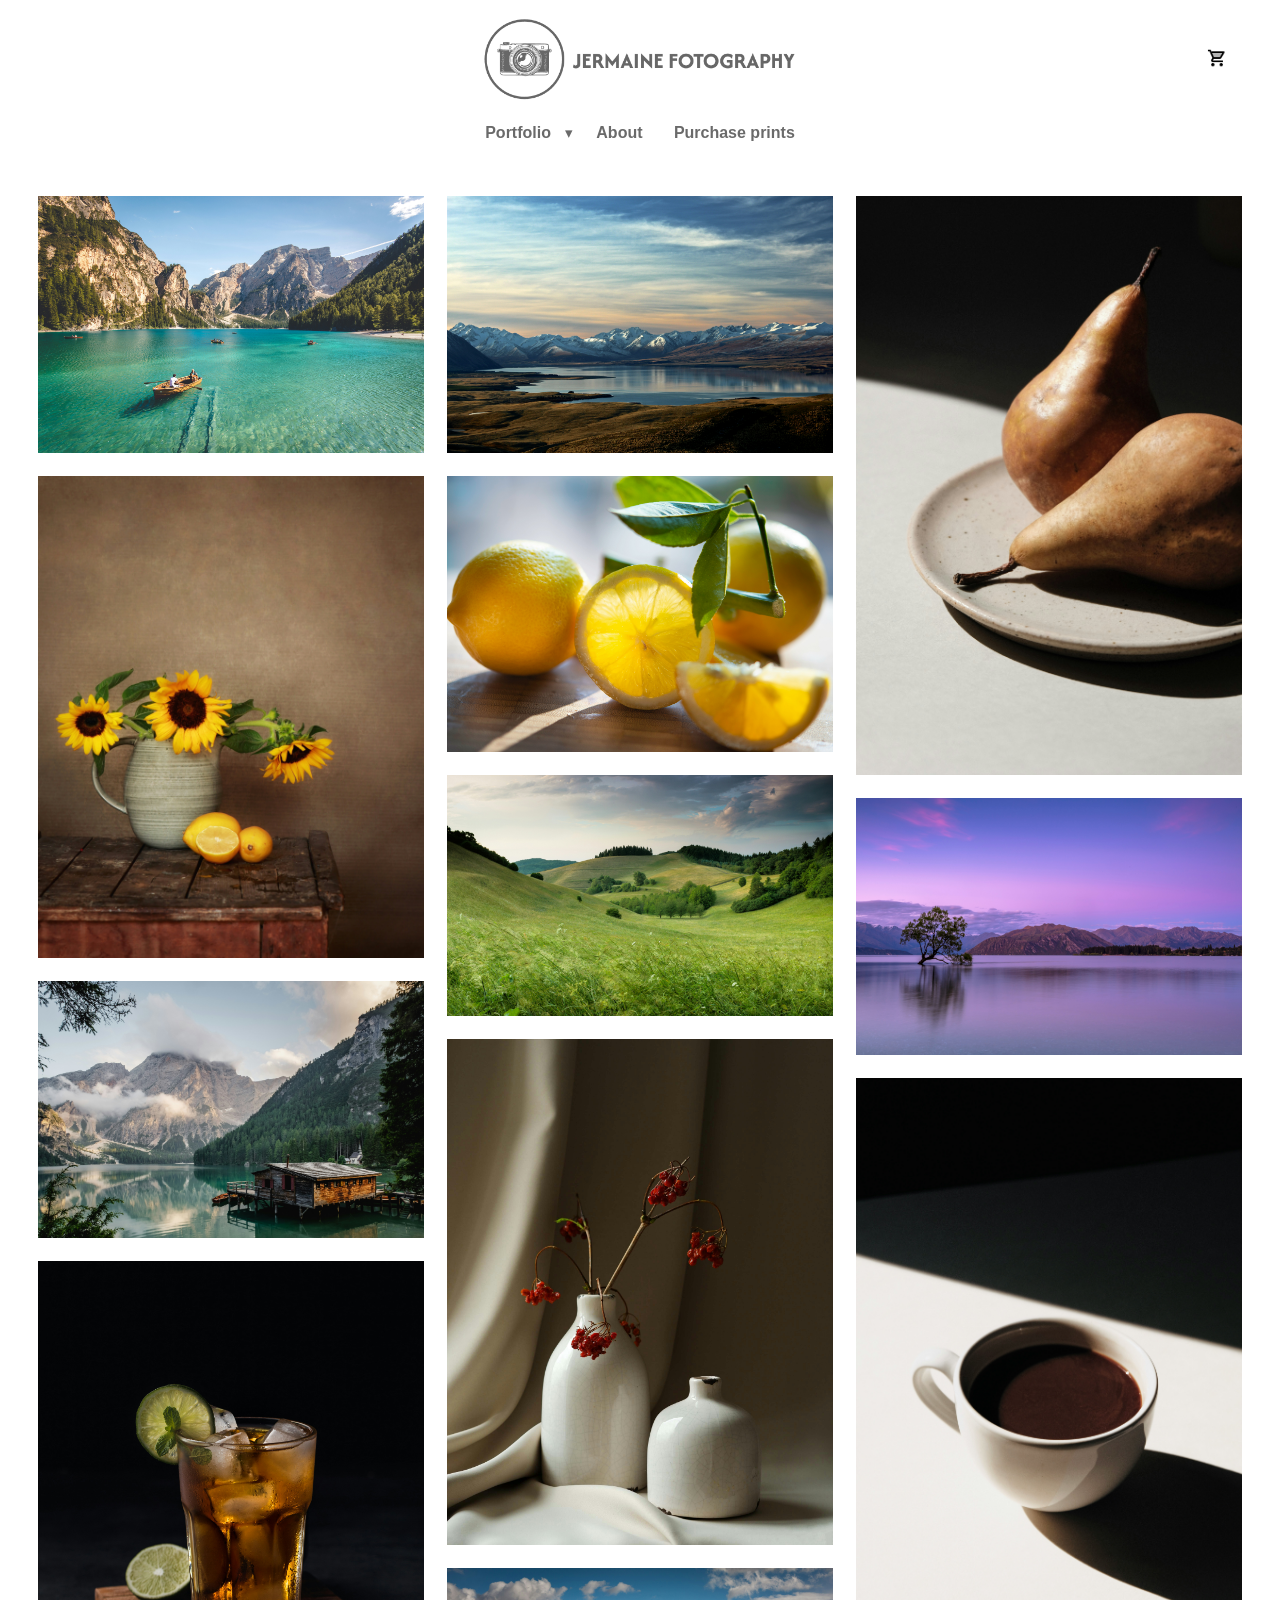
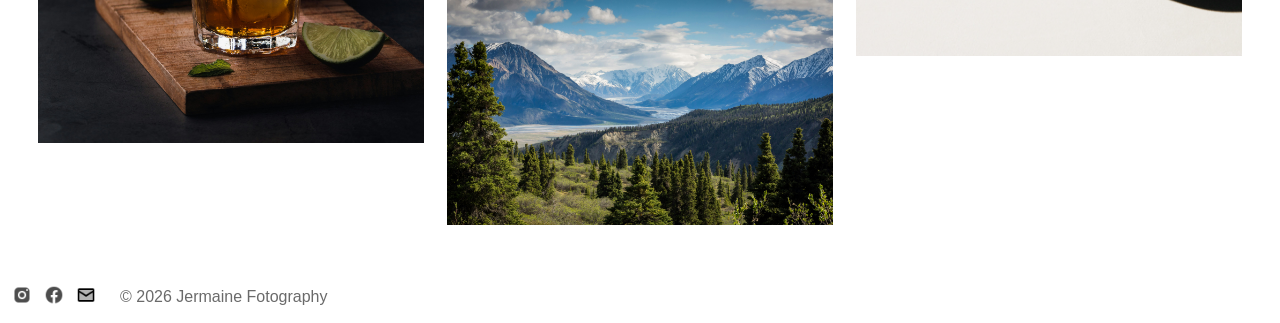
==== index.html @ a355e43f "initial commit" ====
<!DOCTYPE html>
<html lang="en">
<head>
  <!-- Page metadata and stylesheet link -->
  <meta charset="utf-8">
  <meta name="viewport" content="width=device-width, initial-scale=1">
  <title>Jermaine Fotography</title>
  <link rel="stylesheet" href="css/style.css">
</head>

<body>
  <!-- Main wrapper containing header, content, and footer -->
  <div class="page">
    <!-- Header section with brand logo -->
    <header class="header">
      <!-- Dedicated top-right basket section -->
      <section class="header-basket" aria-label="Basket quick link">
        <a class="basket-link" href="basket.html" aria-label="Open basket page">
          <img class="basket-icon" src="images/basket.png" alt="Basket"> <!-- Icon by https://icons8.com/  -->
        </a>
      </section>

      <!-- Clickable logo that always redirects to the home page -->
      <a class="header-logo-link" href="index.html">
        <img class="header-logo" src="images/logo.png" alt="Jermaine Fotography logo"> <!-- Logo generated with https://logo.com/  -->
      </a>

      <!-- Mobile menu button with three-line icon -->
      <button class="menu-toggle" type="button" aria-expanded="false" aria-controls="primary-nav" aria-label="Toggle navigation menu">
        <span class="menu-toggle-line"></span>
        <span class="menu-toggle-line"></span>
        <span class="menu-toggle-line"></span>
      </button>

      <!-- Main navigation using an unordered list -->
      <nav class="main-nav" id="primary-nav" aria-label="Primary navigation">
        <!-- Close button shown at top-right of the opened mobile menu -->
        <button class="menu-close" type="button" aria-label="Close navigation menu">
          X
        </button>

        <ul class="main-nav-list">
          <!-- Portfolio item using a native details/summary click dropdown -->
          <li class="main-nav-item">
            <details class="dropdown">
              <summary class="dropdown-summary">
                <span class="main-nav-link">Portfolio</span>
                <span class="dropdown-arrow" aria-hidden="true">▾</span>
              </summary>

              <ul class="dropdown-menu">
                <li><a class="dropdown-link" href="landscape.html">Landscape</a></li>
                <li><a class="dropdown-link" href="still-life.html">Still life</a></li>
              </ul>
            </details>
          </li>

          <!-- Standard navigation items -->
          <li class="main-nav-item"><a class="main-nav-link" href="about.html">About</a></li>
          <li class="main-nav-item"><a class="main-nav-link" href="purchase-prints.html">Purchase prints</a></li>
        </ul>

        <!-- Social icons shown inside the mobile full-screen menu -->
        <ul class="mobile-menu-social" aria-label="Mobile social links">
          <li>
            <a class="mobile-menu-icon-link" href="#" aria-label="Instagram">
              <img class="mobile-menu-icon" src="images/instagram.png" alt="Instagram"> <!-- Icon by https://icons8.com/  -->
            </a>
          </li>
          <li>
            <a class="mobile-menu-icon-link" href="#" aria-label="Facebook">
              <img class="mobile-menu-icon" src="images/facebook.png" alt="Facebook"> <!-- Icon by https://icons8.com/  -->
            </a>
          </li>
          <li>
            <a class="mobile-menu-icon-link" href="#" aria-label="Email">
              <img class="mobile-menu-icon" src="images/email.png" alt="Email"> <!-- Icon by https://icons8.com/  -->
            </a>
          </li>
        </ul>
      </nav>
    </header>

    <!-- Homepage image gallery with an uneven but organized layout -->
    <main class="gallery-main">
      <section class="photo-grid" aria-label="Landscape and still life photo gallery">
        <figure class="photo-card photo-card--1">
          <img src="images/landscape.jpg" alt="Landscape photo 1"> <!-- Image obtained from https://unsplash.com/ -->
        </figure>
        <figure class="photo-card photo-card--2">
          <img src="images/still_life.jpg" alt="Still life photo 1"> <!-- Image obtained from https://unsplash.com/ -->
        </figure>
        <figure class="photo-card photo-card--3">
          <img src="images/landscape_1.jpg" alt="Landscape photo 2"> <!-- Image obtained from https://unsplash.com/ -->
        </figure>
        <figure class="photo-card photo-card--4">
          <img src="images/still_life_1.jpg" alt="Still life photo 2"> <!-- Image obtained from https://unsplash.com/ -->
        </figure>
        <figure class="photo-card photo-card--5">
          <img src="images/landscape_2.jpg" alt="Landscape photo 3"> <!-- Image obtained from https://unsplash.com/ -->
        </figure>
        <figure class="photo-card photo-card--6">
          <img src="images/still_life_2.jpg" alt="Still life photo 3"> <!-- Image obtained from https://unsplash.com/ -->
        </figure>
        <figure class="photo-card photo-card--7">
          <img src="images/landscape_3.jpg" alt="Landscape photo 4"> <!-- Image obtained from https://unsplash.com/ -->
        </figure>
        <figure class="photo-card photo-card--8">
          <img src="images/still_life_3.jpg" alt="Still life photo 4"> <!-- Image obtained from https://unsplash.com/ -->
        </figure>
        <figure class="photo-card photo-card--9">
          <img src="images/landscape_4.jpg" alt="Landscape photo 5"> <!-- Image obtained from https://unsplash.com/ -->
        </figure>
        <figure class="photo-card photo-card--10">
          <img src="images/still_life_4.jpg" alt="Still life photo 5"> <!-- Image obtained from https://unsplash.com/ -->
        </figure>
        <figure class="photo-card photo-card--11">
          <img src="images/landscape_5.jpg" alt="Landscape photo 6"> <!-- Image obtained from https://unsplash.com/ -->
        </figure>
        <figure class="photo-card photo-card--12">
          <img src="images/still_life_5.jpg" alt="Still life photo 6"> <!-- Image obtained from https://unsplash.com/ -->
        </figure>
      </section>
    </main>

    <!-- Footer section -->
    <footer class="footer">
      <!-- Footer social navigation icons -->
      <nav class="footer-nav" aria-label="Footer social navigation">
        <ul class="footer-nav-list">
          <li>
            <a class="footer-icon-link" href="#" aria-label="Instagram">
              <img class="footer-icon" src="images/instagram.png" alt="Instagram"> <!-- Icon by https://icons8.com/  -->
            </a>
          </li>
          <li>
            <a class="footer-icon-link" href="#" aria-label="Facebook">
              <img class="footer-icon" src="images/facebook.png" alt="Facebook"> <!-- Icon by https://icons8.com/  -->
            </a>
          </li>
          <li>
            <a class="footer-icon-link" href="#" aria-label="Email">
              <img class="footer-icon" src="images/email.png" alt="Email"> <!-- Icon by https://icons8.com/  -->
            </a>
          </li>

          <!-- Copyright text displayed next to the footer icons -->
          <li class="footer-copy-item">
            <span class="footer-copyright">© 2026 Jermaine Fotography</span>
          </li>
        </ul>
      </nav>
    </footer>
  </div>

  <!-- Shared scripts for basket state and header cart badge UI -->
  <script src="inc/cart.js"></script>
  <script src="inc/cart-ui.js"></script>

  <!-- JS script to open and close the mobile navigation menu -->
  <script>
    const menuToggleButton = document.querySelector(".menu-toggle");
    const menuCloseButton = document.querySelector(".menu-close");
    const primaryNavigation = document.getElementById("primary-nav");

    if (menuToggleButton && primaryNavigation) {
      function setMenuState(isOpen) {
        primaryNavigation.classList.toggle("is-open", isOpen);
        menuToggleButton.setAttribute("aria-expanded", String(isOpen));
        document.body.classList.toggle("menu-open", isOpen);
      }

      menuToggleButton.addEventListener("click", function () {
        const isOpen = !primaryNavigation.classList.contains("is-open");
        setMenuState(isOpen);
      });

      if (menuCloseButton) {
        menuCloseButton.addEventListener("click", function () {
          setMenuState(false);
        });
      }

      primaryNavigation.querySelectorAll("a").forEach(function (link) {
        link.addEventListener("click", function () {
          if (window.innerWidth <= 768) {
            setMenuState(false);
          }
        });
      });

      window.addEventListener("resize", function () {
        if (window.innerWidth > 768) {
          setMenuState(false);
        }
      });
    }
  </script>
</body>
</html>
---- css/style.css ----
/* Shared text color palette */
:root {
  --logo-grey: #6a6a6a;
}

/* Global box model reset for predictable sizing */
* {
  box-sizing: border-box;
}

/* Base page typography and background */
body {
  margin: 0;
  font-family: Arial, Helvetica, sans-serif;
  background: #ffffff;
  color: var(--logo-grey);
}

/* Vertical page structure: header, content, footer */
.page {
  min-height: 100vh;
  display: flex;
  flex-direction: column;
}

/* Header area styling */
.header {
  position: relative;
  background-color: #ffffff;
  color: var(--logo-grey);
  padding: 16px 24px;
  text-align: center;
}

/* Clickable logo link wrapper */
.header-logo-link {
  display: inline-block;
}

/* Logo image sizing and centering in the header */
.header-logo {
  display: block;
  width: min(100%, 340px);
  height: auto;
  margin: 0 auto;
}

/* Mobile menu button is hidden on larger screens */
.menu-toggle {
  display: none;
}

/* Individual horizontal bars for the mobile menu icon */
.menu-toggle-line {
  display: block;
  width: 20px;
  height: 2px;
  background-color: var(--logo-grey);
}

/* Mobile menu close button is hidden on desktop */
.menu-close {
  display: none;
}

/* Navigation container positioned below the logo */
.main-nav {
  margin-top: 12px;
  width: auto;
  margin-left: auto;
  margin-right: auto;
}

/* Social icon list inside the mobile menu (hidden on desktop) */
.mobile-menu-social {
  display: none;
}

/* Unordered navigation list layout */
.main-nav-list {
  list-style: none;
  display: flex;
  justify-content: center;
  gap: clamp(12px, 1.2vw, 20px);
  margin: 0;
  padding: 0;
  width: auto;
  flex-wrap: nowrap;
}

/* Navigation list item positioning */
.main-nav-item {
  position: relative;
  display: flex;
  align-items: center;
  gap: 6px;
}

/* Navigation link appearance */
.main-nav-link {
  color: var(--logo-grey);
  text-decoration: none;
  font-weight: 600;
  display: inline-block;
  padding: 4px 8px;
}

/* Highlight active page link in the main navigation */
.main-nav-link[aria-current="page"] {
  text-decoration: underline;
  text-underline-offset: 3px;
  font-weight: 700;
}

/* Dedicated basket section aligned with the logo center near top-right */
.header-basket {
  position: absolute;
  top: clamp(58px, 4.6vw, 70px);
  right: clamp(24px, 4vw, 64px);
  transform: translateY(-50%);
}

/* Basket link wrapper */
.basket-link {
  display: inline-flex;
  align-items: center;
  justify-content: center;
  text-decoration: none;
  padding: 2px;
  position: relative;
}

/* Small basket icon styling */
.basket-icon {
  width: 20px;
  height: 20px;
  display: block;
}

/* Basket icon hover and focus effect */
.basket-link:hover .basket-icon,
.basket-link:focus .basket-icon {
  opacity: 0.75;
}

/* Basket item count badge on top of the basket icon */
.basket-count {
  position: absolute;
  top: -8px;
  right: -10px;
  min-width: 18px;
  height: 18px;
  padding: 0 5px;
  border-radius: 999px;
  background-color: #222222;
  color: #ffffff;
  font-size: 0.7rem;
  font-weight: 700;
  line-height: 18px;
  text-align: center;
  opacity: 0;
  transform: scale(0.6);
  transition: opacity 0.18s ease, transform 0.18s ease;
}

/* Reveal basket badge only when cart has items */
.basket-count.is-visible {
  opacity: 1;
  transform: scale(1);
}

/* Floating add-to-basket notification anchored top-right */
.cart-toast {
  position: fixed;
  top: 16px;
  right: 16px;
  z-index: 2200;
  width: min(92vw, 360px);
  background-color: #ffffff;
  border: 1px solid #dddddd;
  box-shadow: 0 14px 32px rgba(0, 0, 0, 0.16);
  padding: 12px;
  opacity: 0;
  pointer-events: none;
  transform: translateY(-8px);
  transition: opacity 0.2s ease, transform 0.2s ease;
}

/* Visible state for add-to-basket notification */
.cart-toast.is-visible {
  opacity: 1;
  pointer-events: auto;
  transform: translateY(0);
}

/* Close button for the floating add-to-basket notification */
.cart-toast-close {
  position: absolute;
  top: 6px;
  right: 8px;
  border: 0;
  background: transparent;
  color: var(--logo-grey);
  font-size: 1.1rem;
  line-height: 1;
  cursor: pointer;
  padding: 2px 4px;
}

/* Title text for add-to-basket notification */
.cart-toast-title {
  margin: 0 26px 10px 0;
  color: var(--logo-grey);
  font-size: 0.86rem;
  font-weight: 700;
  letter-spacing: 0.04em;
  text-transform: uppercase;
}

/* Body row containing image and text */
.cart-toast-body {
  display: flex;
  align-items: center;
  gap: 10px;
}

/* Product preview image inside the add-to-basket notification */
.cart-toast-image {
  width: 56px;
  height: 68px;
  object-fit: cover;
  display: block;
  flex-shrink: 0;
}

/* Text wrapper for add-to-basket notification content */
.cart-toast-copy {
  display: grid;
  gap: 4px;
  min-width: 0;
}

/* Product name shown in the notification */
.cart-toast-item {
  margin: 0;
  color: var(--logo-grey);
  font-size: 0.9rem;
  line-height: 1.3;
  font-weight: 600;
}

/* Basket quantity context shown under product name */
.cart-toast-meta {
  margin: 0;
  color: var(--logo-grey);
  font-size: 0.8rem;
  line-height: 1.4;
}

/* Call-to-action link to open basket page from notification */
.cart-toast-link {
  display: inline-flex;
  align-items: center;
  justify-content: center;
  margin-top: 12px;
  color: #ffffff;
  background-color: #222222;
  text-decoration: none;
  font-size: 0.82rem;
  font-weight: 700;
  letter-spacing: 0.04em;
  text-transform: uppercase;
  padding: 9px 12px;
}

/* Hover and focus states for notification basket link */
.cart-toast-link:hover,
.cart-toast-link:focus {
  background-color: #2e2e2e;
}

/* Navigation link hover and keyboard-focus state */
.main-nav-link:hover,
.main-nav-link:focus {
  text-decoration: underline;
}

/* Dropdown container built with native details/summary */
.dropdown {
  position: relative;
}

/* Summary row used as the clickable dropdown control */
.dropdown-summary {
  display: inline-flex;
  align-items: center;
  gap: 6px;
  cursor: pointer;
  list-style: none;
}

/* Remove browser default summary marker so only custom arrow is shown */
.dropdown-summary::marker,
.dropdown-summary::-webkit-details-marker {
  display: none;
}

/* Dropdown summary hover and focus state */
.dropdown-summary:hover .main-nav-link,
.dropdown-summary:focus-visible .main-nav-link {
  text-decoration: underline;
}

/* Custom dropdown arrow symbol */
.dropdown-arrow {
  font-size: 0.95rem;
  line-height: 1;
}

/* Dropdown submenu container */
.dropdown-menu {
  list-style: none;
  display: none;
  position: absolute;
  top: 100%;
  left: 0;
  margin: 8px 0 0;
  padding: 8px 0;
  min-width: 150px;
  background-color: #ffffff;
  border: 1px solid #d8d8d8;
  box-shadow: 0 6px 12px rgba(0, 0, 0, 0.08);
  z-index: 10;
}

/* Dropdown links */
.dropdown-link {
  display: block;
  color: var(--logo-grey);
  text-decoration: none;
  padding: 8px 14px;
  white-space: nowrap;
}

/* Dropdown link hover and focus styles */
.dropdown-link:hover,
.dropdown-link:focus {
  background-color: #f2f2f2;
}

/* Show dropdown when details element is open */
.dropdown[open] .dropdown-menu {
  display: block;
}

/* Rotate custom arrow when dropdown is open */
.dropdown[open] .dropdown-arrow {
  transform: rotate(180deg);
}

/* Shared flex growth for top-level page main regions */
.gallery-main,
.about-main,
.products-main,
.product-detail-main,
.cart-main {
  flex: 1;
}

/* Shared centered width wrapper for gallery and product listing sections */
.gallery-page-header,
.photo-grid,
.products-section {
  width: min(94vw, 1400px);
  margin-left: auto;
  margin-right: auto;
}

/* Main gallery section spacing */
.gallery-main {
  padding: 34px 0 46px;
}

/* Optional centered heading wrapper for single-category gallery pages */
.gallery-page-header {
  margin: 0 auto 24px;
  text-align: center;
}

/* Large centered heading text used on landscape and still life pages */
.gallery-page-title {
  margin: 0;
  color: var(--logo-grey);
  font-size: clamp(1.8rem, 2.8vw, 2.5rem);
  font-weight: 500;
  letter-spacing: 0.02em;
  line-height: 1.2;
}

/* Masonry-style gallery layout inspired by the reference display */
.photo-grid {
  column-count: 3;
  column-gap: clamp(14px, 1.8vw, 24px);
}

/* Landscape page uses fewer columns so each image renders larger and taller */
.landscape-main .photo-grid {
  width: min(96vw, 1500px);
  column-count: 2;
  column-gap: clamp(16px, 2vw, 28px);
}

/* Slightly larger gaps between landscape cards to keep the taller layout balanced */
.landscape-main .photo-card {
  margin: 0 0 clamp(16px, 2vw, 28px);
}

/* Shared photo card styling */
.photo-card {
  margin: 0 0 clamp(14px, 1.8vw, 24px);
  break-inside: avoid;
  -webkit-column-break-inside: avoid;
  overflow: hidden;
  background-color: #ffffff;
}

/* Shared image styling for natural photographic proportions */
.photo-card img {
  width: 100%;
  height: auto;
  display: block;
}

/* About page section spacing */
.about-main {
  padding: 34px 0 54px;
}

/* Two-column about layout with image left and text right */
.about-layout {
  width: min(97vw, 1500px);
  margin: 0 auto;
  display: grid;
  grid-template-columns: minmax(380px, 0.9fr) minmax(540px, 1.3fr);
  gap: clamp(22px, 3vw, 54px);
  align-items: stretch;
}

/* About page image wrapper reset */
.about-image-wrap {
  margin: 0;
  height: 100%;
}

/* About page feature image styling with stronger vertical emphasis */
.about-image {
  width: 100%;
  height: clamp(620px, 74vh, 980px);
  display: block;
  object-fit: cover;
  object-position: center;
}

/* About page heading style */
.about-content h1 {
  margin: 0 0 22px;
  color: var(--logo-grey);
  font-size: clamp(2.2rem, 3.1vw, 3.35rem);
  line-height: 1.08;
}

/* About page text column spacing and vertical fill */
.about-content {
  min-height: clamp(620px, 74vh, 980px);
  display: flex;
  flex-direction: column;
}

/* About page paragraph style */
.about-content p {
  margin: 0 0 26px;
  line-height: 2;
  font-size: 1.04rem;
}

/* Remove trailing gap under the final about paragraph */
.about-content p:last-child {
  margin-bottom: 0;
}

/* Purchase prints page section spacing */
.products-main {
  padding: 34px 0 52px;
}

/* Purchase page heading block */
.products-heading {
  margin: 0;
  text-align: left;
}

/* Purchase page small uppercase heading label */
.products-kicker {
  margin: 0;
  color: var(--logo-grey);
  font-size: clamp(1.7rem, 3.2vw, 2.6rem);
  font-weight: 400;
  letter-spacing: 0.01em;
  line-height: 1.08;
  text-transform: none;
}

/* Purchase page main heading style */
.products-title {
  margin: 30px 0 0;
  color: var(--logo-grey);
  font-size: clamp(1.7rem, 3.2vw, 2.6rem);
  font-weight: 500;
  letter-spacing: 0.04em;
  line-height: 1.3;
  text-transform: none;
}

/* Product grid layout */
.products-grid {
  list-style: none;
  margin: 26px 0 0;
  padding: 0;
  display: grid;
  grid-template-columns: repeat(3, minmax(0, 1fr));
  gap: clamp(18px, 2vw, 28px);
  align-items: start;
}

/* Product card base style */
.product-card {
  margin: 0;
}

/* Product image link wrapper */
.product-thumb-link {
  display: block;
  text-decoration: none;
}

/* Product image sizing */
.product-thumb {
  width: 100%;
  aspect-ratio: 4 / 5;
  object-fit: cover;
  display: block;
}

/* Product detail block below each thumbnail */
.product-details {
  padding: 12px 2px 0;
}

/* Product title styling */
.product-name {
  margin: 0 0 8px;
  color: var(--logo-grey);
  font-size: 1.04rem;
  line-height: 1.3;
}

/* Product title link styling */
.product-name-link {
  color: inherit;
  text-decoration: none;
}

/* Product title link hover and focus styles */
.product-name-link:hover,
.product-name-link:focus {
  text-decoration: underline;
}

/* Product descriptor styling */
.product-type {
  margin: 0 0 9px;
  color: var(--logo-grey);
  font-size: 0.9rem;
  line-height: 1.45;
}

/* Product publication date styling */
.product-date {
  margin: 0 0 10px;
  color: var(--logo-grey);
  font-size: 0.88rem;
  line-height: 1.45;
}

/* Product price styling */
.product-price {
  margin: 0 0 12px;
  color: var(--logo-grey);
  font-size: 0.95rem;
  font-weight: 700;
}

/* Shared outlined action button base for product and empty-cart actions */
.product-cta,
.cart-empty-link {
  display: inline-flex;
  align-items: center;
  justify-content: center;
  color: var(--logo-grey);
  text-decoration: none;
  border: 1px solid #d0d0d0;
  font-weight: 700;
  text-transform: uppercase;
  letter-spacing: 0.04em;
  background-color: #ffffff;
  font-family: inherit;
  cursor: pointer;
}

/* Product call-to-action sizing */
.product-cta {
  padding: 8px 14px;
  font-size: 0.86rem;
}

/* Product and empty-cart action hover/focus states */
.product-cta:hover,
.product-cta:focus,
.cart-empty-link:hover,
.cart-empty-link:focus {
  background-color: #f6f6f6;
}

/* Shared product and detail action rows containing quantity and add button */
.product-purchase-controls,
.detail-action-row {
  display: flex;
  align-items: center;
  gap: 10px;
  flex-wrap: wrap;
}

/* Shared quantity selector container style for product and basket */
.product-quantity,
.cart-quantity-control {
  display: inline-flex;
  align-items: center;
  border: 1px solid #d0d0d0;
  background-color: #ffffff;
}

/* Product quantity selector minimum touch target */
.product-quantity {
  min-height: 38px;
}

/* Shared plus/minus quantity button base style */
.qty-button,
.cart-qty-button {
  border: 0;
  background: transparent;
  color: var(--logo-grey);
  cursor: pointer;
  font-size: 1rem;
  line-height: 1;
}

/* Product card quantity button dimensions */
.qty-button {
  width: 34px;
  height: 36px;
}

/* Basket table quantity button dimensions */
.cart-qty-button {
  width: 30px;
  height: 34px;
}

/* Shared quantity numeric input base style */
.qty-input,
.cart-qty-input {
  border: 0;
  outline: none;
  text-align: center;
  color: var(--logo-grey);
  background-color: #ffffff;
  font-family: inherit;
  appearance: textfield;
}

/* Product card quantity numeric field */
.qty-input {
  width: 50px;
  font-size: 0.92rem;
}

/* Basket quantity numeric field */
.cart-qty-input {
  width: 46px;
  font-size: 0.9rem;
}

/* Remove browser spinner controls from custom quantity fields */
.qty-input::-webkit-inner-spin-button,
.qty-input::-webkit-outer-spin-button,
.cart-qty-input::-webkit-inner-spin-button,
.cart-qty-input::-webkit-outer-spin-button {
  -webkit-appearance: none;
  margin: 0;
}

/* Product add-to-basket button sizing */
.product-add-button {
  min-height: 38px;
}

/* Shared add-to-basket feedback message style */
.product-feedback,
.detail-feedback {
  min-height: 1.1rem;
  color: var(--logo-grey);
  font-size: 0.82rem;
}

/* Product add-to-basket feedback message spacing */
.product-feedback {
  margin: 8px 0 0;
}

/* Product detail page section spacing */
.product-detail-main {
  padding: 30px 0 54px;
}

/* Product detail content wrapper */
.product-detail-section {
  width: min(94vw, 1280px);
  margin: 0 auto;
}

/* Product detail two-column layout */
.product-detail-layout {
  display: grid;
  grid-template-columns: minmax(0, 1.15fr) minmax(320px, 0.85fr);
  gap: clamp(24px, 4vw, 64px);
  align-items: start;
}

/* Product image presentation column */
.detail-media {
  margin: 0;
  height: 100%;
}

/* Main product detail image with stronger vertical footprint */
.detail-image {
  width: 100%;
  height: clamp(700px, 88vh, 1120px);
  max-height: none;
  object-fit: cover;
  object-position: center;
  display: block;
}

/* Product information column */
.detail-summary {
  display: grid;
  gap: 14px;
}

/* Product breadcrumb trail */
.detail-breadcrumb {
  margin: 0;
  color: var(--logo-grey);
  font-size: 0.82rem;
  letter-spacing: 0.02em;
}

/* Product detail title */
.detail-title {
  margin: 0;
  color: var(--logo-grey);
  font-size: clamp(1.6rem, 2.4vw, 2.2rem);
  line-height: 1.18;
  font-weight: 500;
}

/* Product detail price row */
.detail-price {
  margin: 0;
  color: var(--logo-grey);
  font-size: 1.26rem;
  font-weight: 700;
}

/* Shared secondary product detail metadata lines */
.detail-note,
.detail-published {
  margin: 0;
  color: var(--logo-grey);
  font-size: 0.86rem;
}

/* Product tax and shipping note */
.detail-note {
  line-height: 1.5;
}

/* Product option selector group */
.detail-option-group {
  display: grid;
  gap: 8px;
}

/* Product option label style */
.detail-option-label {
  color: var(--logo-grey);
  font-size: 0.88rem;
  font-weight: 700;
  letter-spacing: 0.04em;
  text-transform: uppercase;
}

/* Product variant select inputs */
.detail-size-select,
.detail-format-select {
  border: 1px solid #d0d0d0;
  min-height: 40px;
  padding: 6px 10px;
  color: var(--logo-grey);
  background-color: #ffffff;
  font-family: inherit;
  font-size: 0.92rem;
}

/* Product detail quantity control wrapper */
.detail-quantity {
  min-height: 40px;
}

/* Product detail quantity input width override */
.detail-qty-input {
  width: 54px;
}

/* Product detail add-to-basket button */
.detail-add-button {
  min-height: 40px;
  border: 0;
  background-color: #222222;
  color: #ffffff;
  padding: 10px 22px;
}

/* Product detail add-to-basket hover and focus state */
.detail-add-button:hover,
.detail-add-button:focus {
  background-color: #2e2e2e;
}

/* Product detail feedback message spacing */
.detail-feedback {
  margin: 0;
}

/* Product detail body section heading */
.detail-section-heading {
  margin: 10px 0 0;
  color: var(--logo-grey);
  font-size: 1rem;
  letter-spacing: 0.05em;
  text-transform: uppercase;
}

/* Product detail description paragraphs */
.detail-copy {
  margin: 0;
  color: var(--logo-grey);
  font-size: 0.95rem;
  line-height: 1.75;
}

/* Product detail feature list */
.detail-feature-list {
  margin: 0;
  padding-left: 18px;
  color: var(--logo-grey);
  display: grid;
  gap: 8px;
  font-size: 0.92rem;
  line-height: 1.6;
}

/* Basket page section spacing */
.cart-main {
  padding: 30px 0 52px;
}

/* Basket page content wrapper */
.cart-section {
  width: min(94vw, 1300px);
  margin: 0 auto;
}

/* Basket heading row */
.cart-header {
  display: flex;
  align-items: flex-end;
  justify-content: space-between;
  gap: 12px;
  margin-bottom: 20px;
  padding-bottom: 16px;
  border-bottom: 1px solid #e5e5e5;
}

/* Basket title style */
.cart-title {
  margin: 0;
  color: var(--logo-grey);
  font-size: clamp(1.7rem, 2.6vw, 2.3rem);
  font-weight: 500;
  line-height: 1.1;
}

/* Continue shopping link style */
.cart-continue-link {
  color: var(--logo-grey);
  text-decoration: none;
  font-size: 0.92rem;
  font-weight: 600;
}

/* Continue shopping hover and focus state */
.cart-continue-link:hover,
.cart-continue-link:focus {
  text-decoration: underline;
}

/* Basket content split between items and summary */
.cart-content {
  display: grid;
  grid-template-columns: minmax(0, 1fr) minmax(260px, 320px);
  gap: clamp(18px, 2.5vw, 36px);
  align-items: start;
}

/* Scroll wrapper for the basket table on narrower viewports */
.cart-table-wrap {
  width: 100%;
  overflow-x: visible;
}

/* Basket line items table */
.cart-table {
  width: 100%;
  border-collapse: collapse;
  min-width: 0;
}

/* Basket table heading cells */
.cart-table th {
  text-align: left;
  color: var(--logo-grey);
  font-size: 0.78rem;
  letter-spacing: 0.08em;
  text-transform: uppercase;
  font-weight: 700;
  padding: 10px 0;
  border-bottom: 1px solid #e3e3e3;
}

/* Basket table data cells */
.cart-table td {
  vertical-align: middle;
  padding: 16px 0;
  border-bottom: 1px solid #ededed;
}

/* Basket product cell with thumbnail and metadata */
.cart-product-cell {
  display: flex;
  align-items: center;
  gap: 14px;
  min-width: 310px;
  padding-right: 10px;
}

/* Basket thumbnail link wrapper */
.cart-product-image-link {
  display: block;
  flex-shrink: 0;
}

/* Basket thumbnail image sizing */
.cart-product-image {
  width: 84px;
  height: 105px;
  object-fit: cover;
  display: block;
}

/* Basket product metadata wrapper */
.cart-product-info {
  display: grid;
  gap: 4px;
}

/* Basket product title */
.cart-product-name {
  margin: 0;
  color: var(--logo-grey);
  font-size: 1rem;
  line-height: 1.3;
  overflow-wrap: anywhere;
}

/* Basket product metadata lines */
.cart-product-meta {
  margin: 0;
  color: var(--logo-grey);
  font-size: 0.82rem;
  line-height: 1.4;
}

/* Basket quantity cell spacing */
.cart-quantity-cell {
  white-space: nowrap;
}

/* Basket per-item price and total cell styles */
.cart-price-cell,
.cart-total-cell {
  color: var(--logo-grey);
  font-size: 0.92rem;
  white-space: nowrap;
}

/* Basket remove cell alignment */
.cart-remove-cell {
  text-align: right;
  white-space: nowrap;
}

/* Basket remove button style */
.cart-remove-button {
  border: 0;
  background: transparent;
  color: var(--logo-grey);
  text-decoration: underline;
  cursor: pointer;
  font-family: inherit;
  font-size: 0.82rem;
  padding: 0;
}

/* Basket summary panel */
.cart-summary {
  border: 1px solid #e5e5e5;
  padding: 18px;
  background-color: #ffffff;
}

/* Basket summary heading */
.cart-summary-title {
  margin: 0;
  color: var(--logo-grey);
  font-size: 1rem;
  text-transform: uppercase;
  letter-spacing: 0.06em;
}

/* Basket subtotal value */
.cart-subtotal {
  margin: 12px 0 14px;
  color: var(--logo-grey);
  font-size: 1.6rem;
  font-weight: 700;
}

/* Basket summary note text */
.cart-summary-note {
  margin: 0 0 16px;
  color: var(--logo-grey);
  font-size: 0.86rem;
  line-height: 1.5;
}

/* Single checkout call-to-action button */
.cart-checkout-button {
  width: 100%;
  border: 0;
  background-color: #222222;
  color: #ffffff;
  font-family: inherit;
  font-size: 0.9rem;
  font-weight: 700;
  text-transform: uppercase;
  letter-spacing: 0.05em;
  padding: 12px 14px;
  cursor: pointer;
}

/* Basket checkout button hover and focus state */
.cart-checkout-button:hover,
.cart-checkout-button:focus {
  opacity: 0.9;
}

/* Empty-cart state wrapper */
.cart-empty {
  border: 1px solid #e5e5e5;
  padding: 24px;
  text-align: center;
}

/* Empty-cart explanatory text */
.cart-empty-text {
  margin: 0 0 14px;
  color: var(--logo-grey);
}

/* Empty-cart browse link button */
.cart-empty-link {
  padding: 9px 14px;
  font-size: 0.84rem;
}

/* Footer area styling */
.footer {
  background-color: #ffffff;
  color: var(--logo-grey);
  display: flex;
  justify-content: flex-start;
  align-items: center;
  padding: 14px 12px;
}

/* Footer navigation wrapper */
.footer-nav {
  width: 100%;
}

/* Footer unordered list layout for social icons */
.footer-nav-list {
  list-style: none;
  display: flex;
  align-items: center;
  gap: 12px;
  margin: 0;
  padding: 0;
}

/* Footer list item containing copyright text */
.footer-copy-item {
  margin-left: 12px;
}

/* Shared icon link wrapper for footer and mobile menu */
.footer-icon-link,
.mobile-menu-icon-link {
  display: inline-flex;
  align-items: center;
  justify-content: center;
  text-decoration: none;
}

/* Shared social icon sizing for footer and mobile menu */
.footer-icon,
.mobile-menu-icon {
  width: 20px;
  height: 20px;
  display: block;
}

/* Shared social icon hover and focus effect */
.footer-icon-link:hover .footer-icon,
.footer-icon-link:focus .footer-icon,
.mobile-menu-icon-link:hover .mobile-menu-icon,
.mobile-menu-icon-link:focus .mobile-menu-icon {
  opacity: 0.75;
}

/* Footer copyright text style */
.footer-copyright {
  color: var(--logo-grey);
  font-size: 1rem;
  line-height: 1;
}

/* Stack about content on medium and smaller screens */
@media (max-width: 960px) {
  .about-main {
    padding: 26px 0 34px;
  }

  .about-layout {
    width: min(96vw, 840px);
    grid-template-columns: 1fr;
    gap: 22px;
  }

  /* Let text size collapse naturally once about layout stacks */
  .about-content {
    min-height: 0;
  }

  /* Keep about image tall on tablets without overwhelming the viewport */
  .about-image {
    height: clamp(420px, 62vh, 640px);
  }
}

/* Use two product columns on medium screens */
@media (max-width: 1024px) {
  .products-grid {
    grid-template-columns: repeat(2, minmax(0, 1fr));
  }

  /* Stack product detail layout into a single column on medium screens */
  .product-detail-layout {
    grid-template-columns: 1fr;
    gap: 24px;
  }

  /* Keep product detail image tall on medium screens */
  .detail-image {
    height: clamp(560px, 78vh, 900px);
  }

  /* Stack basket summary under table on medium screens */
  .cart-content {
    grid-template-columns: 1fr;
  }
}

/* Responsive behavior: stack columns on smaller screens */
@media (max-width: 768px) {
  /* Reduce logo size on mobile so header controls have clearer spacing */
  .header-logo {
    width: min(100%, 300px);
  }

  /* Lock background scroll when the full-screen mobile menu is open */
  body.menu-open {
    overflow: hidden;
  }

  /* Show three-line menu button aligned with the logo center on mobile */
  .menu-toggle {
    display: inline-flex;
    position: absolute;
    top: 50%;
    left: 10px;
    z-index: 20;
    transform: translateY(-50%);
    flex-direction: column;
    justify-content: center;
    align-items: center;
    gap: 5px;
    border: 0;
    background: transparent;
    cursor: pointer;
    padding: 6px;
    margin: 0;
  }

  /* Hide the hamburger while the mobile menu is open */
  body.menu-open .menu-toggle {
    display: none;
  }

  /* Hide navigation by default on mobile; menu button reveals a full-screen panel */
  .main-nav {
    display: none;
    position: fixed;
    inset: 0;
    z-index: 1200;
    width: 100vw;
    max-width: none;
    height: 100dvh;
    margin: 0;
    background-color: #ffffff;
    padding: 72px 24px 24px;
    overflow-y: auto;
  }

  /* Show full-screen navigation when toggled open by the menu button */
  .main-nav.is-open {
    display: flex;
    flex-direction: column;
  }

  /* Show close control at top-right inside the opened mobile menu */
  .main-nav.is-open .menu-close {
    display: inline-flex;
    position: absolute;
    top: 12px;
    right: 12px;
    width: 38px;
    height: 38px;
    border: 0;
    border-radius: 0;
    background: transparent;
    box-shadow: none;
    -webkit-appearance: none;
    appearance: none;
    cursor: pointer;
    padding: 0;
    margin: 0;
    color: transparent;
    font-size: 0;
    line-height: 0;
    text-indent: -9999px;
    white-space: nowrap;
    overflow: hidden;
    align-items: center;
    justify-content: center;
    transition: background-color 0.2s ease, box-shadow 0.2s ease;
  }

  /* Draw a true close icon with two crossing lines */
  .main-nav.is-open .menu-close::before,
  .main-nav.is-open .menu-close::after {
    content: "";
    position: absolute;
    width: 17px;
    height: 2.5px;
    background-color: var(--logo-grey);
    border-radius: 999px;
  }

  .main-nav.is-open .menu-close::before {
    transform: rotate(45deg);
  }

  .main-nav.is-open .menu-close::after {
    transform: rotate(-45deg);
  }

  /* Subtle hover/focus state for the close icon button */
  .main-nav.is-open .menu-close:hover,
  .main-nav.is-open .menu-close:focus {
    background-color: transparent;
    box-shadow: none;
  }

  /* Strong keyboard focus ring for accessibility */
  .main-nav.is-open .menu-close:focus-visible {
    outline: 2px solid #bcbcbc;
    outline-offset: 2px;
  }

  /* Arrange the three mobile menu links centered with even spacing */
  .main-nav-list {
    flex-direction: column;
    align-items: center;
    justify-content: center;
    gap: 24px;
    flex: 1;
    text-align: center;
  }

  /* Keep the dropdown control centered inside mobile menu */
  .dropdown-summary {
    justify-content: center;
    width: 100%;
  }

  /* Render dropdown items inline and centered in the mobile menu flow */
  .dropdown-menu {
    position: static;
    margin: 6px 0 0;
    padding: 6px 0 0;
    border: 0;
    box-shadow: none;
    min-width: 0;
    background: transparent;
    width: 100%;
  }

  /* Center dropdown links in mobile menu */
  .dropdown-link {
    text-align: center;
    padding: 8px 0;
  }

  /* Mobile social links fixed to the bottom area of the full-screen menu */
  .mobile-menu-social {
    list-style: none;
    display: flex;
    align-items: center;
    justify-content: center;
    gap: 12px;
    margin: auto 0 0;
    padding: 0;
  }

  /* Keep basket icon aligned with the logo center on small screens */
  .header-basket {
    top: 50%;
    right: 12px;
    transform: translateY(-50%);
  }

  /* Keep basket icon size consistent between mobile and desktop */
  .basket-icon {
    width: 20px;
    height: 20px;
  }

  /* Keep basket count badge size consistent between mobile and desktop */
  .basket-count {
    top: -8px;
    right: -10px;
    min-width: 18px;
    height: 18px;
    line-height: 18px;
    font-size: 0.7rem;
    padding: 0 5px;
  }

  /* Keep floating add-to-basket notification clear of mobile header */
  .cart-toast {
    top: 10px;
    right: 10px;
    width: min(94vw, 340px);
  }

  /* Use a simpler balanced gallery structure on tablets/phones */
  .gallery-main {
    padding: 22px 0 30px;
  }

  .photo-grid {
    width: min(96vw, 700px);
    column-count: 2;
    column-gap: 12px;
  }

  /* Keep landscape page images taller on small screens by using a single column */
  .landscape-main .photo-grid {
    width: min(96vw, 760px);
    column-count: 1;
    column-gap: 0;
  }

  .photo-card {
    margin-bottom: 12px;
  }

  /* Tighten purchase prints spacing on smaller screens */
  .products-main {
    padding: 22px 0 34px;
  }

  /* Keep products wrapper balanced on mobile */
  .products-section {
    width: min(96vw, 720px);
  }

  /* Keep product detail wrapper balanced on mobile */
  .product-detail-section {
    width: min(96vw, 860px);
  }

  /* Mobile product detail section spacing */
  .product-detail-main {
    padding: 22px 0 34px;
  }

  /* Keep product detail image visually prominent on mobile */
  .detail-image {
    height: clamp(430px, 68vh, 680px);
  }

  /* Keep product heading visually compact on mobile */
  .products-grid {
    margin-top: 20px;
    gap: 16px;
  }

  /* Adjust product metadata spacing on mobile */
  .product-details {
    padding-top: 10px;
  }

  /* Stack product action controls cleanly on mobile */
  .product-purchase-controls,
  .detail-action-row {
    flex-direction: column;
    align-items: stretch;
  }

  /* Stretch quantity selectors and add buttons on mobile */
  .product-quantity,
  .product-add-button,
  .detail-quantity,
  .detail-add-button {
    width: 100%;
  }

  /* Keep mobile quantity selector buttons separated */
  .product-quantity {
    justify-content: space-between;
  }

  /* Mobile basket section spacing */
  .cart-main {
    padding: 22px 0 34px;
  }

  /* Keep basket wrapper balanced on mobile */
  .cart-section {
    width: min(96vw, 860px);
  }

  /* Stack basket heading elements naturally on mobile */
  .cart-header {
    flex-direction: column;
    align-items: flex-start;
    gap: 8px;
  }

  /* Mobile basket rows: remove horizontal table behavior and stack content */
  .cart-table-wrap {
    overflow-x: visible;
  }

  /* Mobile basket table: flatten to block layout to avoid sideways scrolling */
  .cart-table,
  .cart-table thead,
  .cart-table tbody,
  .cart-table tr,
  .cart-table th,
  .cart-table td {
    display: block;
    width: 100%;
  }

  /* Mobile basket table header is hidden because labels are shown per row */
  .cart-table thead {
    display: none;
  }

  /* Mobile basket row card styling */
  .cart-row {
    border-bottom: 1px solid #ededed;
    padding: 14px 0;
  }

  /* Remove per-cell row borders to prevent doubled dividers on mobile cards */
  .cart-table td {
    border-bottom: 0;
    padding: 6px 0;
  }

  /* Mobile product cell: keep image and details side-by-side without overflow */
  .cart-product-cell {
    display: grid;
    grid-template-columns: 76px minmax(0, 1fr);
    gap: 12px;
    min-width: 0;
    padding-right: 0;
    align-items: start;
  }

  /* Mobile basket thumbnail size tuning */
  .cart-product-image {
    width: 76px;
    height: 96px;
  }

  /* Shared mobile row label/value layout for price, quantity, and total */
  .cart-price-cell,
  .cart-quantity-cell,
  .cart-total-cell {
    display: grid;
    grid-template-columns: 92px minmax(0, 1fr);
    gap: 10px;
    align-items: center;
    white-space: normal;
    font-size: 0.9rem;
  }

  /* Mobile row labels to mirror cart column names without table headers */
  .cart-price-cell::before,
  .cart-quantity-cell::before,
  .cart-total-cell::before {
    color: var(--logo-grey);
    font-size: 0.76rem;
    letter-spacing: 0.08em;
    text-transform: uppercase;
    font-weight: 700;
  }

  /* Mobile label text for each basket data line */
  .cart-price-cell::before {
    content: "Price";
  }

  .cart-quantity-cell::before {
    content: "Quantity";
  }

  .cart-total-cell::before {
    content: "Total";
  }

  /* Keep quantity selector aligned to the left on mobile rows */
  .cart-quantity-control {
    justify-self: start;
  }

  /* Mobile remove action aligns under the data rows */
  .cart-remove-cell {
    text-align: left;
    margin-top: 2px;
  }

  /* Keep basket subtotal card spacing compact on mobile */
  .cart-summary {
    padding: 16px;
  }
}

/* Single-column gallery on narrow mobile screens */
@media (max-width: 520px) {
  .photo-grid {
    column-count: 1;
  }

  /* Stack purchase cards into one column on narrow mobile screens */
  .products-grid {
    grid-template-columns: 1fr;
  }

  /* Keep mobile basket row labels compact on very narrow screens */
  .cart-price-cell,
  .cart-quantity-cell,
  .cart-total-cell {
    grid-template-columns: 82px minmax(0, 1fr);
    gap: 8px;
  }
}
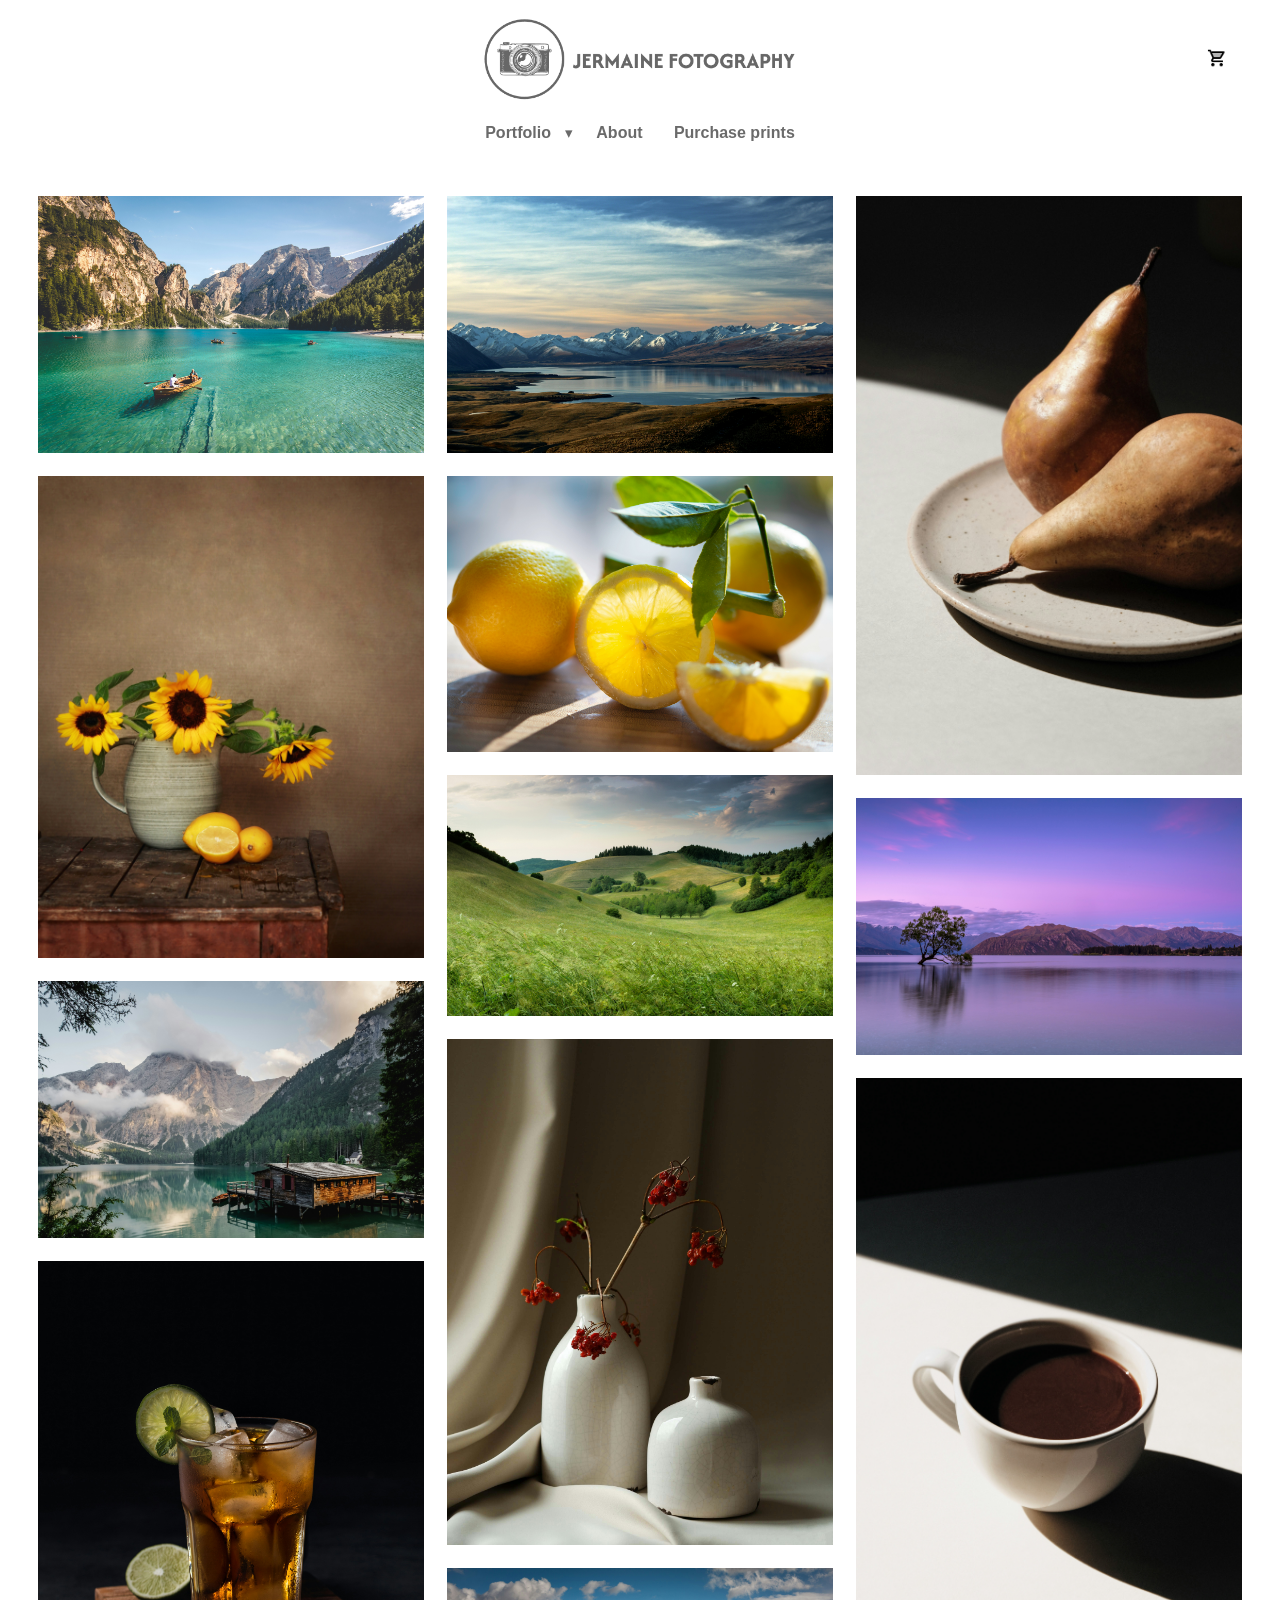
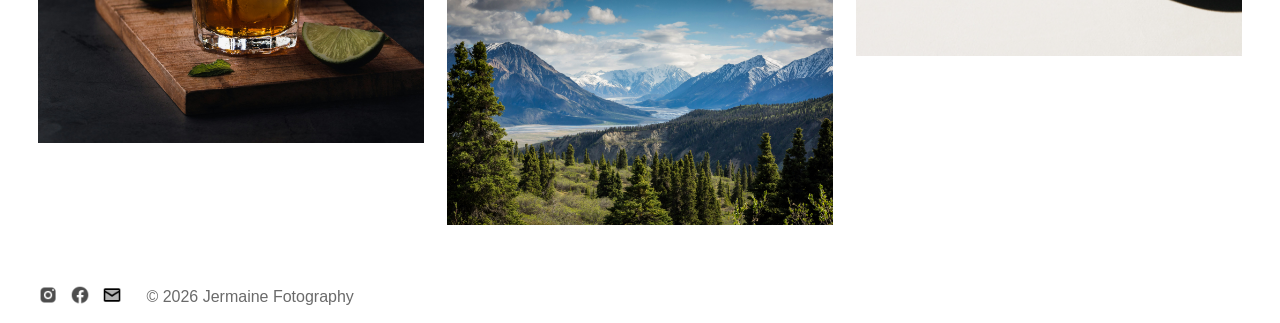
==== commit 79a6d3b6: "More updated files to commit" ====
--- a/index.html
+++ b/index.html
@@ -153,48 +153,9 @@
     </footer>
   </div>
 
-  <!-- Shared scripts for basket state and header cart badge UI -->
+  <!-- Shared scripts for basket state, badge UI, and mobile navigation -->
   <script src="inc/cart.js"></script>
   <script src="inc/cart-ui.js"></script>
-
-  <!-- JS script to open and close the mobile navigation menu -->
-  <script>
-    const menuToggleButton = document.querySelector(".menu-toggle");
-    const menuCloseButton = document.querySelector(".menu-close");
-    const primaryNavigation = document.getElementById("primary-nav");
-
-    if (menuToggleButton && primaryNavigation) {
-      function setMenuState(isOpen) {
-        primaryNavigation.classList.toggle("is-open", isOpen);
-        menuToggleButton.setAttribute("aria-expanded", String(isOpen));
-        document.body.classList.toggle("menu-open", isOpen);
-      }
-
-      menuToggleButton.addEventListener("click", function () {
-        const isOpen = !primaryNavigation.classList.contains("is-open");
-        setMenuState(isOpen);
-      });
-
-      if (menuCloseButton) {
-        menuCloseButton.addEventListener("click", function () {
-          setMenuState(false);
-        });
-      }
-
-      primaryNavigation.querySelectorAll("a").forEach(function (link) {
-        link.addEventListener("click", function () {
-          if (window.innerWidth <= 768) {
-            setMenuState(false);
-          }
-        });
-      });
-
-      window.addEventListener("resize", function () {
-        if (window.innerWidth > 768) {
-          setMenuState(false);
-        }
-      });
-    }
-  </script>
+  <script src="inc/site-nav.js"></script>
 </body>
 </html>
--- a/css/style.css
+++ b/css/style.css
@@ -1133,21 +1133,23 @@
   display: flex;
   justify-content: flex-start;
   align-items: center;
-  padding: 14px 12px;
-}
-
-/* Footer navigation wrapper */
+  padding: 14px 0;
+}
+
+/* Footer navigation wrapper aligned to the same centered content width */
 .footer-nav {
-  width: 100%;
+  width: min(94vw, 1400px);
+  margin: 0 auto;
 }
 
 /* Footer unordered list layout for social icons */
 .footer-nav-list {
+  width: min(94vw, 1400px);
   list-style: none;
   display: flex;
   align-items: center;
   gap: 12px;
-  margin: 0;
+  margin: 0 auto;
   padding: 0;
 }
 
@@ -1515,6 +1517,17 @@
     width: min(96vw, 860px);
   }
 
+  /* Keep footer content aligned with mobile page content width */
+  .footer-nav {
+    width: min(96vw, 860px);
+  }
+
+  /* Keep footer icons/copyright naturally aligned within the mobile footer wrapper */
+  .footer-nav-list {
+    width: 100%;
+    margin: 0;
+  }
+
   /* Stack basket heading elements naturally on mobile */
   .cart-header {
     flex-direction: column;
